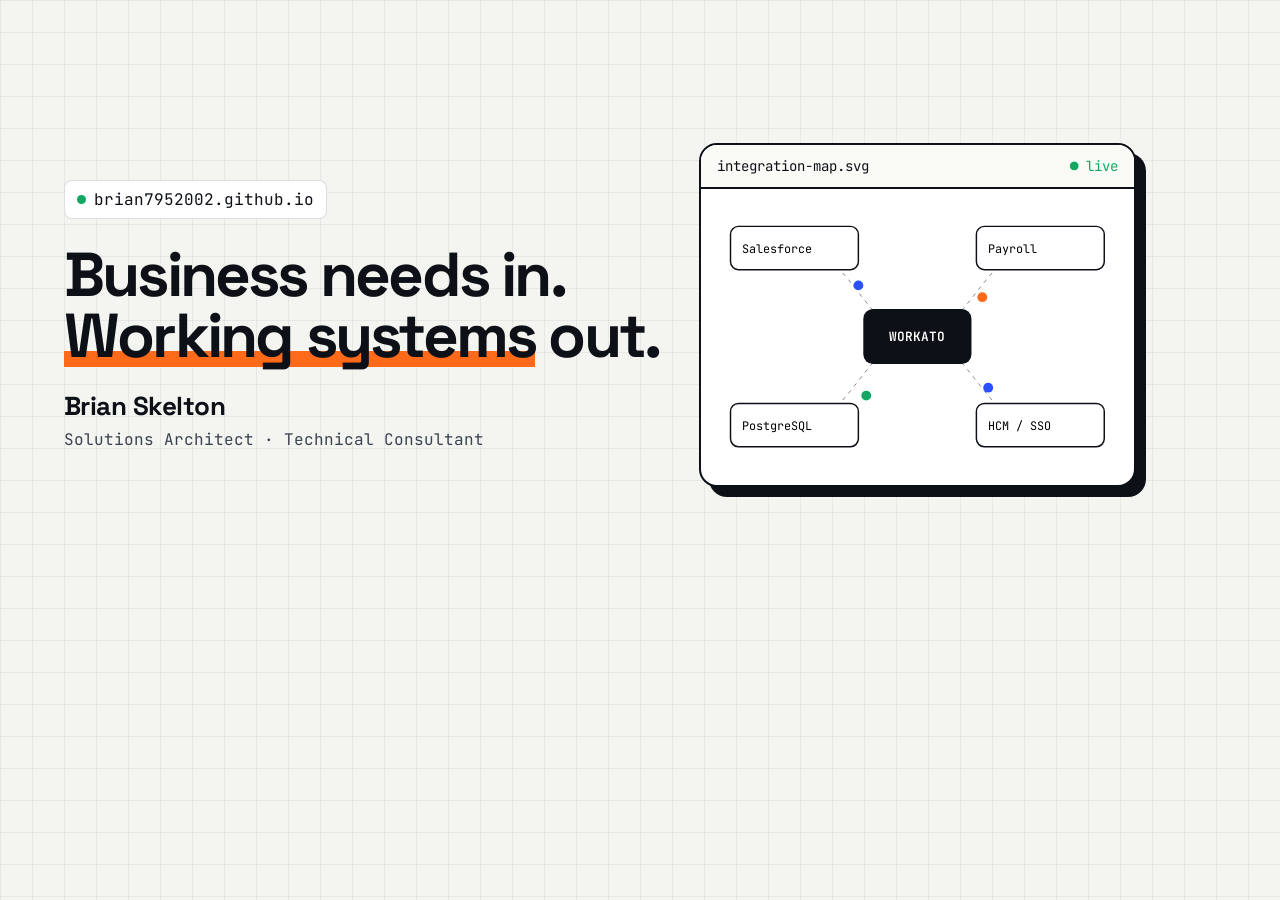
==== tools/og-image.html @ 00a2fb99 "Build portfolio site (Systems Blueprint design) Static GitHub Pages site served from docs/: integrat" ====
<!doctype html>
<!-- Social preview card. Regenerate docs/assets/img/og.png with:
     chrome --headless=new --hide-scrollbars --window-size=1200,630 --screenshot=docs/assets/img/og.png tools/og-image.html -->
<html lang="en">
<head>
<meta charset="utf-8">
<title>OG image</title>
<link href="https://fonts.googleapis.com/css2?family=Space+Grotesk:wght@500;700&family=JetBrains+Mono:wght@400;500&display=swap" rel="stylesheet">
<style>
  *{margin:0;padding:0;box-sizing:border-box}
  body{width:1200px;height:630px;overflow:hidden;font-family:"Space Grotesk",sans-serif;color:#0d1117;background:#f4f5f1;
    background-image:linear-gradient(rgba(13,17,23,.06) 1px,transparent 1px),linear-gradient(90deg,rgba(13,17,23,.06) 1px,transparent 1px);background-size:32px 32px;
    display:grid;grid-template-columns:1.15fr 1fr;gap:40px;align-items:center;padding:0 64px}
  .tag{display:inline-flex;gap:8px;align-items:center;font-family:"JetBrains Mono";font-size:16px;padding:8px 12px;border:1px solid rgba(13,17,23,.14);border-radius:8px;background:#fff}
  .tag b{width:9px;height:9px;border-radius:50%;background:#12a862}
  h1{font-size:62px;white-space:nowrap;line-height:.98;letter-spacing:-.045em;margin:26px 0 22px}
  h1 span{background:linear-gradient(transparent 70%,#ff6a1a 70%,#ff6a1a 90%,transparent 90%)}
  .who{font-size:26px;font-weight:700;letter-spacing:-.02em}
  .role{font-family:"JetBrains Mono";font-size:16px;color:#3b4250;margin-top:6px}
  .card{background:#fff;border:2px solid #0d1117;border-radius:18px;box-shadow:10px 10px 0 #0d1117;overflow:hidden}
  .bar{font-family:"JetBrains Mono";font-size:14px;padding:12px 16px;border-bottom:2px solid #0d1117;background:#fafaf7;display:flex;justify-content:space-between}
  svg{display:block;width:100%}
  .n rect{fill:#fff;stroke:#0d1117;stroke-width:1.5}.n text{font-family:"JetBrains Mono";font-size:12px}
  .e{fill:none;stroke:#0d1117;stroke-dasharray:4 5;opacity:.5}
</style>
</head>
<body>
  <div>
    <span class="tag"><b></b>brian7952002.github.io</span>
    <h1>Business needs in.<br><span>Working systems</span> out.</h1>
    <div class="who">Brian Skelton</div>
    <div class="role">Solutions Architect · Technical Consultant</div>
  </div>
  <div class="card">
    <div class="bar"><span>integration-map.svg</span><span style="color:#12a862">● live</span></div>
    <svg viewBox="0 0 440 300">
      <path class="e" d="M220 150 C170 150 150 60 100 60"/><path class="e" d="M220 150 C270 150 290 60 340 60"/>
      <path class="e" d="M220 150 C170 150 150 240 100 240"/><path class="e" d="M220 150 C270 150 290 240 340 240"/>
      <circle cx="160" cy="98" r="5" fill="#2b50ff"/><circle cx="286" cy="110" r="5" fill="#ff6a1a"/><circle cx="168" cy="210" r="5" fill="#12a862"/><circle cx="292" cy="202" r="5" fill="#2b50ff"/>
      <g class="n" transform="translate(30 38)"><rect width="130" height="44" rx="8"/><text x="12" y="27">Salesforce</text></g>
      <g class="n" transform="translate(280 38)"><rect width="130" height="44" rx="8"/><text x="12" y="27">Payroll</text></g>
      <g class="n" transform="translate(30 218)"><rect width="130" height="44" rx="8"/><text x="12" y="27">PostgreSQL</text></g>
      <g class="n" transform="translate(280 218)"><rect width="130" height="44" rx="8"/><text x="12" y="27">HCM / SSO</text></g>
      <g transform="translate(165 122)"><rect width="110" height="56" rx="10" fill="#0d1117"/><text x="55" y="33" fill="#fff" text-anchor="middle" font-family="JetBrains Mono" font-size="13" font-weight="600">WORKATO</text></g>
    </svg>
  </div>
</body>
</html>
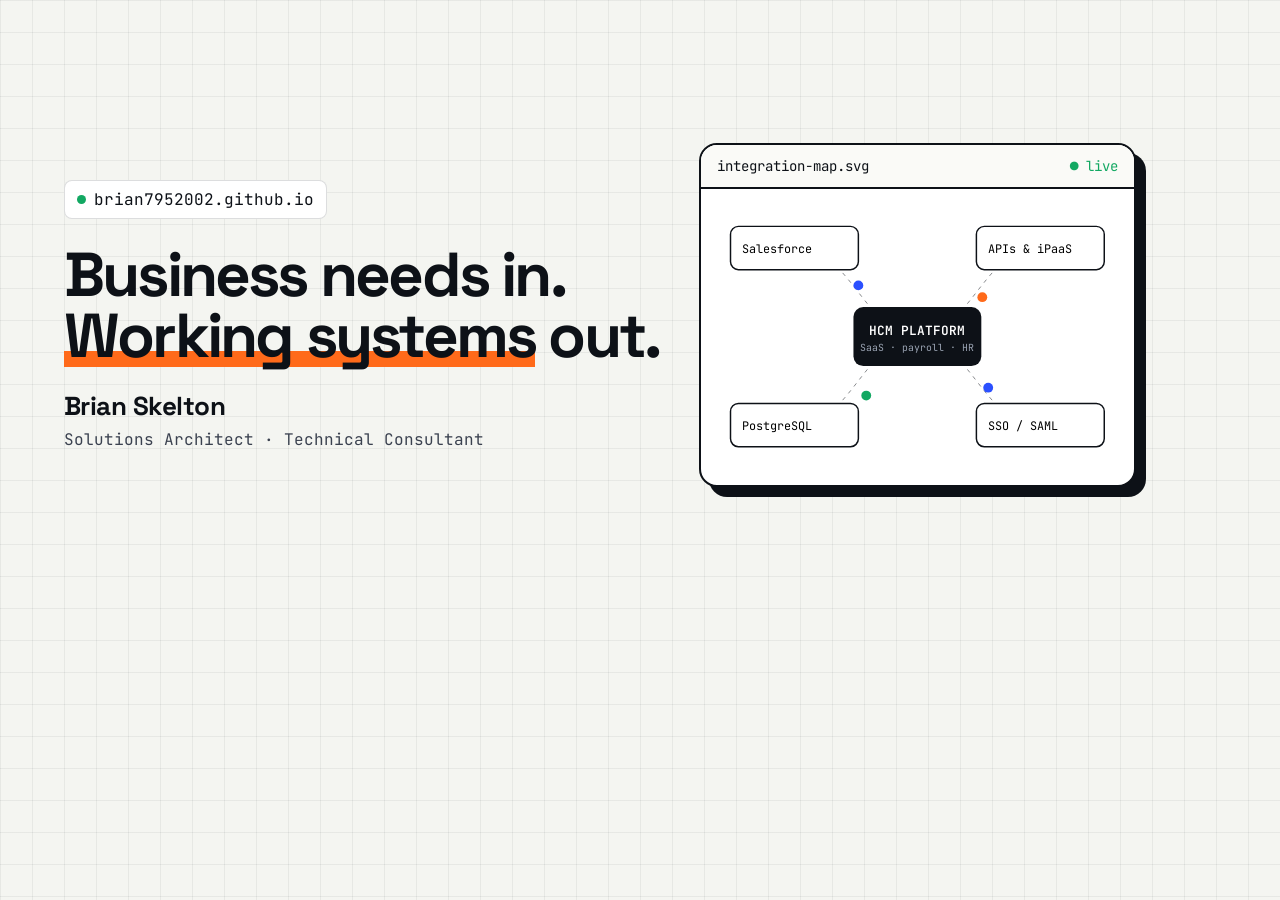
==== commit 1b856594: "Center the integration map on the HCM platform, not Workato Workato was a short-lived part of the to" ====
--- a/tools/og-image.html
+++ b/tools/og-image.html
@@ -38,10 +38,10 @@
       <path class="e" d="M220 150 C170 150 150 240 100 240"/><path class="e" d="M220 150 C270 150 290 240 340 240"/>
       <circle cx="160" cy="98" r="5" fill="#2b50ff"/><circle cx="286" cy="110" r="5" fill="#ff6a1a"/><circle cx="168" cy="210" r="5" fill="#12a862"/><circle cx="292" cy="202" r="5" fill="#2b50ff"/>
       <g class="n" transform="translate(30 38)"><rect width="130" height="44" rx="8"/><text x="12" y="27">Salesforce</text></g>
-      <g class="n" transform="translate(280 38)"><rect width="130" height="44" rx="8"/><text x="12" y="27">Payroll</text></g>
+      <g class="n" transform="translate(280 38)"><rect width="130" height="44" rx="8"/><text x="12" y="27">APIs &amp; iPaaS</text></g>
       <g class="n" transform="translate(30 218)"><rect width="130" height="44" rx="8"/><text x="12" y="27">PostgreSQL</text></g>
-      <g class="n" transform="translate(280 218)"><rect width="130" height="44" rx="8"/><text x="12" y="27">HCM / SSO</text></g>
-      <g transform="translate(165 122)"><rect width="110" height="56" rx="10" fill="#0d1117"/><text x="55" y="33" fill="#fff" text-anchor="middle" font-family="JetBrains Mono" font-size="13" font-weight="600">WORKATO</text></g>
+      <g class="n" transform="translate(280 218)"><rect width="130" height="44" rx="8"/><text x="12" y="27">SSO / SAML</text></g>
+      <g transform="translate(155 120)"><rect width="130" height="60" rx="10" fill="#0d1117"/><text x="65" y="28" fill="#fff" text-anchor="middle" font-family="JetBrains Mono" font-size="13" font-weight="600">HCM PLATFORM</text><text x="65" y="45" fill="#9aa3b2" text-anchor="middle" font-family="JetBrains Mono" font-size="10">SaaS · payroll · HR</text></g>
     </svg>
   </div>
 </body>
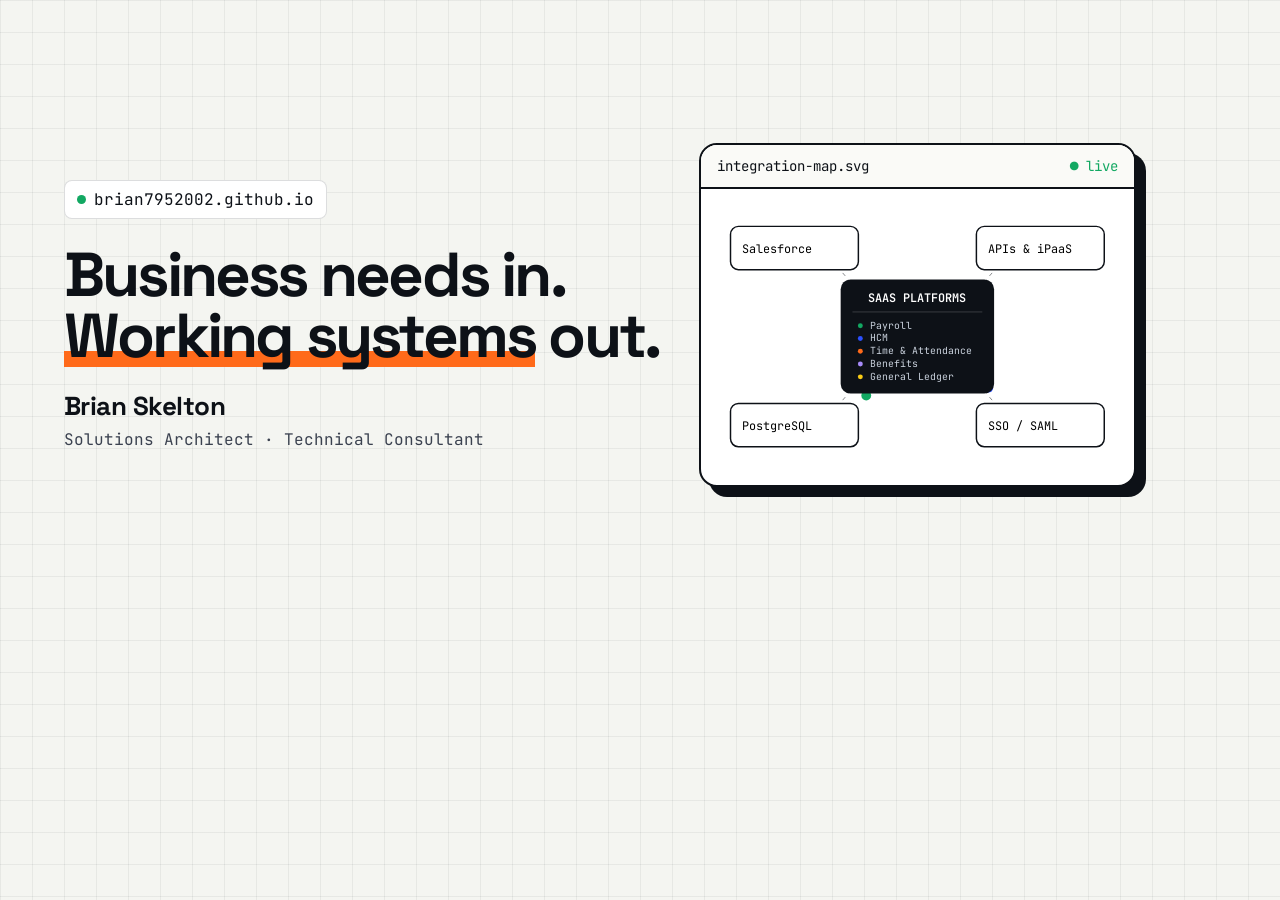
==== commit e5f40df3: "Make SaaS Platforms the hub, listing its modules The hero hub now reads "SaaS Platforms" with Payrol" ====
--- a/tools/og-image.html
+++ b/tools/og-image.html
@@ -41,7 +41,7 @@
       <g class="n" transform="translate(280 38)"><rect width="130" height="44" rx="8"/><text x="12" y="27">APIs &amp; iPaaS</text></g>
       <g class="n" transform="translate(30 218)"><rect width="130" height="44" rx="8"/><text x="12" y="27">PostgreSQL</text></g>
       <g class="n" transform="translate(280 218)"><rect width="130" height="44" rx="8"/><text x="12" y="27">SSO / SAML</text></g>
-      <g transform="translate(155 120)"><rect width="130" height="60" rx="10" fill="#0d1117"/><text x="65" y="28" fill="#fff" text-anchor="middle" font-family="JetBrains Mono" font-size="13" font-weight="600">HCM PLATFORM</text><text x="65" y="45" fill="#9aa3b2" text-anchor="middle" font-family="JetBrains Mono" font-size="10">SaaS · payroll · HR</text></g>
+      <g transform="translate(142 92)"><rect width="156" height="116" rx="10" fill="#0d1117"/><text x="78" y="23" fill="#fff" text-anchor="middle" font-family="JetBrains Mono" font-size="12" font-weight="600">SAAS PLATFORMS</text><line x1="12" y1="33" x2="144" y2="33" stroke="rgba(255,255,255,.18)"/><g font-family="JetBrains Mono" font-size="10" fill="#c9d1dc"><circle cx="20" cy="47" r="2.5" fill="#12a862"/><text x="30" y="50">Payroll</text><circle cx="20" cy="60" r="2.5" fill="#2b50ff"/><text x="30" y="63">HCM</text><circle cx="20" cy="73" r="2.5" fill="#ff6a1a"/><text x="30" y="76">Time &amp; Attendance</text><circle cx="20" cy="86" r="2.5" fill="#a78bfa"/><text x="30" y="89">Benefits</text><circle cx="20" cy="99" r="2.5" fill="#facc15"/><text x="30" y="102">General Ledger</text></g></g>
     </svg>
   </div>
 </body>
